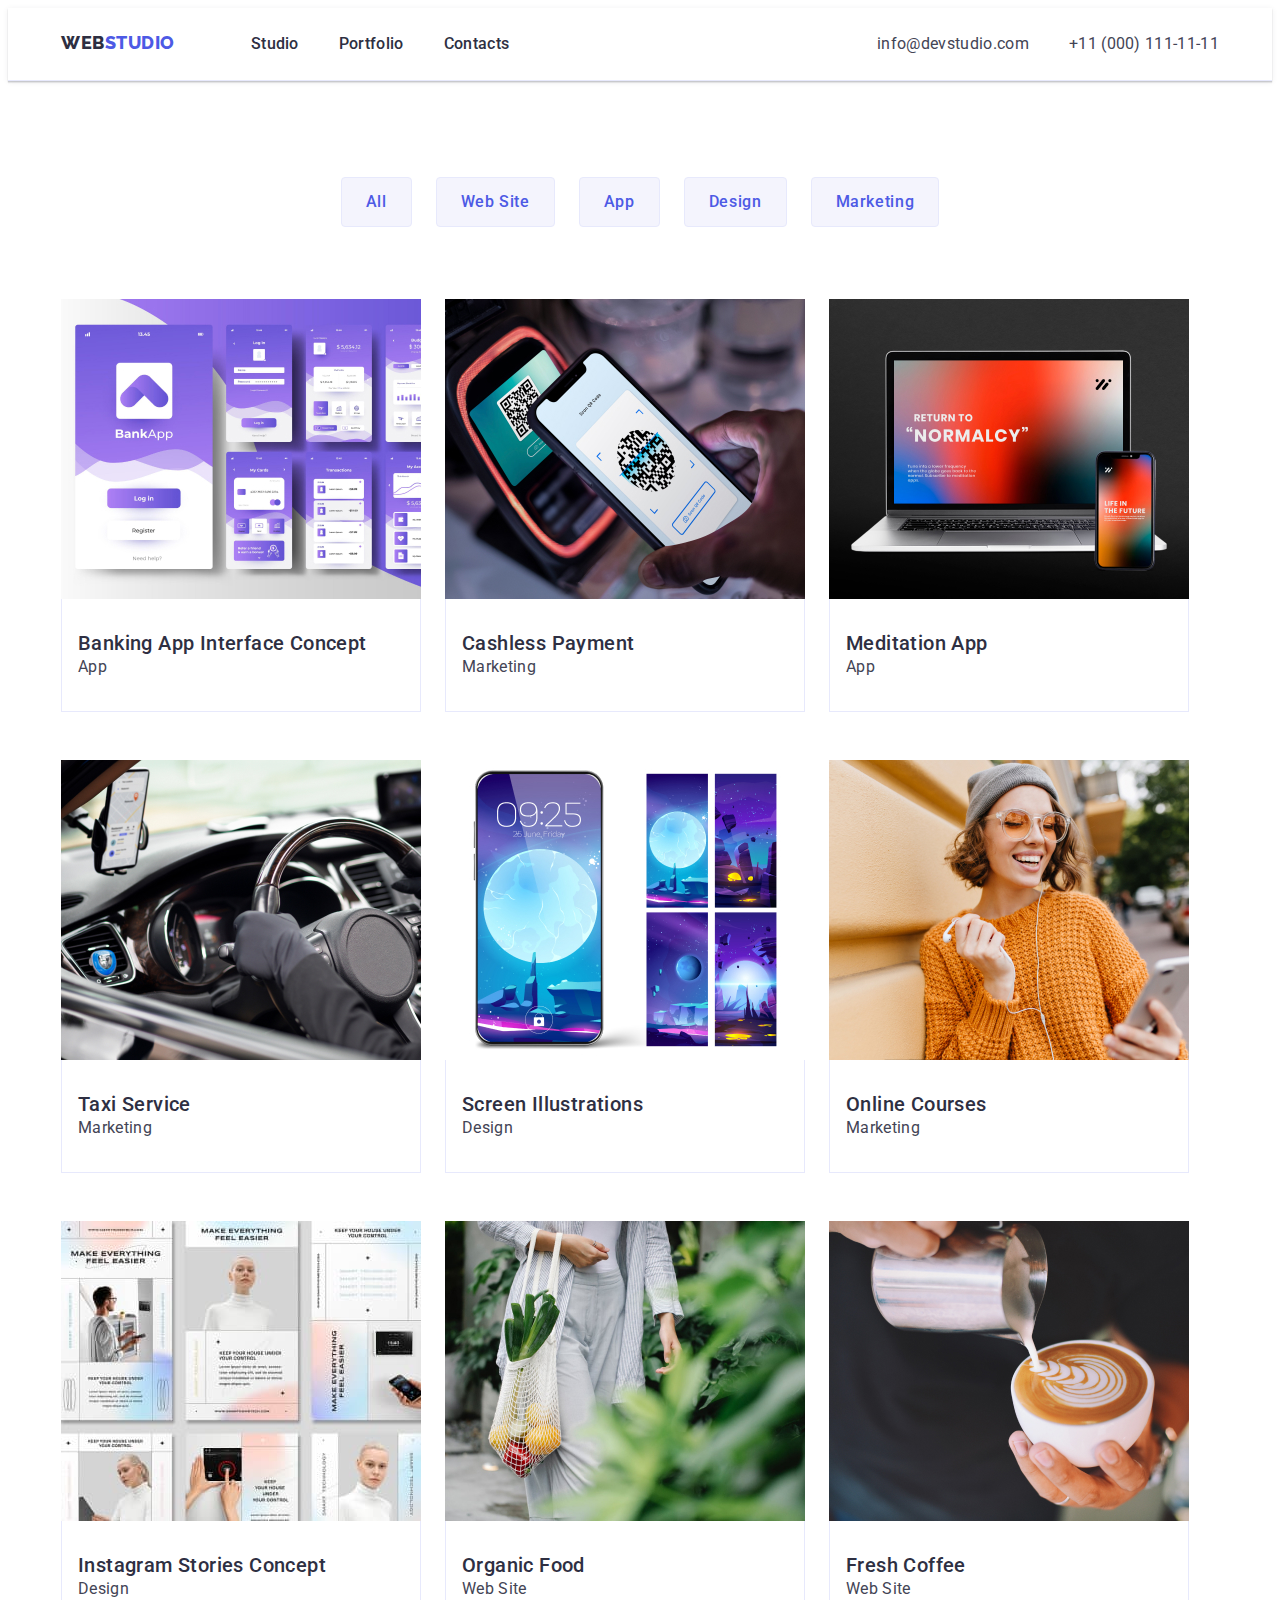
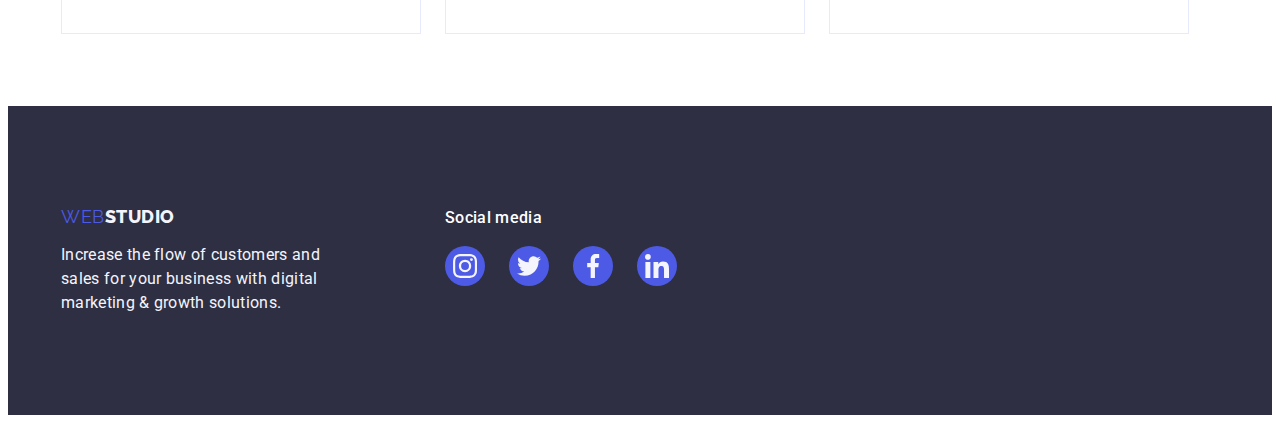
==== portfolio.html @ ade0b1db "Initial commit" ====
<!DOCTYPE html>
<html lang="en">
  <head>
    <meta charset="UTF-8" />
    <meta http-equiv="X-UA-Compatible" content="IE=edge" />
    <meta name="viewport" content="width=device-width, initial-scale=1.0" />
    <title>Portfolio</title>
    <link
      rel="stylesheet"
      href="https://cdnjs.cloudflare.com/ajax/libs/modern-normalize/1.1.0/modern-normalize.min.css"
      integrity="sha512-wpPYUAdjBVSE4KJnH1VR1HeZfpl1ub8YT/NKx4PuQ5NmX2tKuGu6U/JRp5y+Y8XG2tV+wKQpNHVUX03MfMFn9Q=="
      crossorigin="anonymous"
      referrerpolicy="no-referrer"
    />

    <link rel="preconnect" href="https://fonts.googleapis.com" />
    <link rel="preconnect" href="https://fonts.gstatic.com" crossorigin />
    <link
      href="https://fonts.googleapis.com/css2?family=Raleway:wght@800&family=Roboto:wght@400;500;600&display=swap"
      rel="stylesheet"
    />
    <link rel="stylesheet" href="./css/styles.css" />
    <link rel="stylesheet" href="./css/styles.css" />
  </head>
  <body>
    <header class="page-header-portfolio">
      <div class="container page-header-conteiner">
        <nav class="page-nav">
          <a class="logo-header link" href="./index.html"
            ><span class="logo-header-blue-black list">Web</span>Studio</a
          >
          <ul class="menu list">
            <li>
              <a href="index.html" class="link-nav link">Studio</a>
            </li>
            <li>
              <a href="./portfolio.html" class="link-nav link">Portfolio</a>
            </li>
            <li><a href="" class="link-nav link">Contacts</a></li>
          </ul>
        </nav>
        <address>
          <ul class="contacts list">
            <li>
              <a
                href="mailto:info@devstudio.com"
                class="contact-link-header link"
                >info@devstudio.com</a
              >
            </li>
            <li>
              <a href="tel:+110001111111" class="contact-link-header link"
                >+11 (000) 111-11-11</a
              >
            </li>
          </ul>
        </address>
      </div>
    </header>
    <main>
      <section class="section-navigation">
        <div class="container">
          <h1></h1>
          <ul class="button-list">
            <li>
              <button type="button" class="button-navigation">All</button>
            </li>
            <li>
              <button type="button" class="button-navigation">Web Site</button>
            </li>
            <li>
              <button type="button" class="button-navigation">App</button>
            </li>
            <li>
              <button type="button" class="button-navigation">Design</button>
            </li>
            <li>
              <button type="button" class="button-navigation">Marketing</button>
            </li>
          </ul>
          <ul class="images-list list">
            <li class="images-pointer">
              <img src="./images/img.jpg" alt="" />
              <div class="work-servises">
                <h3 class="portfolio-header">Banking App Interface Concept</h3>
                <p class="portfolio-text">App</p>
              </div>
            </li>
            <li class="images-pointer">
              <img src="./images/img (1).jpg" alt="" />
              <div class="work-servises">
                <h3 class="portfolio-header">Cashless Payment</h3>
                <p class="portfolio-text">Marketing</p>
              </div>
            </li>
            <li class="images-pointer">
              <img src="./images/img (2).jpg" alt="" />
              <div class="work-servises">
                <h3 class="portfolio-header">Meditation App</h3>
                <p class="portfolio-text">App</p>
              </div>
            </li>
            <li class="images-pointer">
              <img src="./images/img (3).jpg" alt="" />
              <div class="work-servises">
                <h3 class="portfolio-header">Taxi Service</h3>
                <p class="portfolio-text">Marketing</p>
              </div>
            </li>
            <li class="images-pointer">
              <img src="./images/img (4).jpg" alt="" />
              <div class="work-servises">
                <h3 class="portfolio-header">Screen Illustrations</h3>
                <p class="portfolio-text">Design</p>
              </div>
            </li>
            <li class="images-pointer">
              <img src="./images/img (5).jpg" alt="" />
              <div class="work-servises">
                <h3 class="portfolio-header">Online Courses</h3>
                <p class="portfolio-text">Marketing</p>
              </div>
            </li>
            <li class="images-pointer">
              <img src="./images/img 6.jpg" alt="" />
              <div class="work-servises">
                <h3 class="portfolio-header">Instagram Stories Concept</h3>
                <p class="portfolio-text">Design</p>
              </div>
            </li>
            <li class="images-pointer">
              <img src="./images/img (7).jpg" alt="" />
              <div class="work-servises">
                <h3 class="portfolio-header">Organic Food</h3>
                <p class="portfolio-text">Web Site</p>
              </div>
            </li>
            <li class="images-pointer">
              <img src="./images/img (8).jpg" alt="" />
              <div class="work-servises">
                <h3 class="portfolio-header">Fresh Coffee</h3>
                <p class="portfolio-text">Web Site</p>
              </div>
            </li>
          </ul>
        </div>
      </section>
    </main>
    <footer class="footer-background">
      <div class="container footer-logo">
        <div>
          <a class="logo-footer link" href="./index.html"
            >Web<span class="logo-footer-studio">Studio</span></a
          >
          <p class="footer-title">
            Increase the flow of customers and sales for your business with
            digital marketing & growth solutions.
          </p>
        </div>
        <div class="social-iteam">
          <h3 class="social-footer">Social media</h3>
          <ul class="social-list">
            <li class="footer-item list">
              <a class="footer-link link" href>
                <svg class="footer-icon" width="24" height="24">
                  <use href="./images/icon-social.svg#icon-instagram"></use>
                </svg>
              </a>
            </li>
            <li class="footer-item list">
              <a href="" class="footer-link link">
                <svg class="footer-icon" width="24" height="24">
                  <use href="./images/icon-social.svg#icon-twitter"></use>
                </svg>
              </a>
            </li>
            <li class="footer-item list">
              <a href="" class="footer-link link">
                <svg class="footer-icon" width="24" height="24">
                  <use href="./images/icon-social.svg#icon-facebook"></use>
                </svg>
              </a>
            </li>
            <li class="footer-item list">
              <a href="" class="footer-link link">
                <svg class="footer-icon" width="24" height="24">
                  <use href="./images/icon-social.svg#icon-linkedin"></use>
                </svg>
              </a>
            </li>
          </ul>
        </div>
      </div>
    </footer>
  </body>
</html>
---- css/styles.css ----
body {
    font-family: 'Roboto', sans-serif;
    color: #434455;
    background-color:#FFFFFF
}
h1,h2,h3,h4,p {
    margin: 0;
}
ul,ol {
    margin-top: 0;
    margin-bottom: 0;
    padding-left: 0;
}
 img{
    display: block;
 }
 button{
    cursor: pointer;
 }
 .container{
    width: 1158px;
    padding-left: 15px;
    padding-right: 15px;
    margin: 0 auto;
 }
/*--------------- Header ---------------*/

.page-header-conteiner {
    display: flex;
 }
 .page-header{
    padding-top: 24px;
    padding-bottom: 24px;
 }
 .page-nav{
    display: flex;
    margin-right: auto;
 }
 .menu,
 .contacts{
    display: flex;
    
 }
.logo-header {
font-family: 'Raleway',
 sans-serif;
    font-style: normal;
    font-weight: 800;
    font-size: 18px;
    line-height: 1.17;
    letter-spacing: 0.03em;
    text-transform: uppercase;
    color: #4D5AE5;
    transition: color 250ms cubic-bezier(0.4, 0, 0.2, 1);
} 
.logo-header-blue-black {
    font-family: 'Raleway', sans-serif;
    font-weight: 800;
    font-size: 18px;
    line-height: 1.17;
    letter-spacing: 0.03em;
    text-transform: uppercase;
    text-decoration: none;
    color: #2E2F42;
}
.link {
    text-decoration: none;
}
.list {
    list-style: none;
}
.link-nav:is(:hover,:focus) {
    color: #404bbf;
}
.link-nav {
font-family: 'Roboto';
font-style: normal;
font-weight: 500;
font-size: 16px;
line-height: 1.5;
letter-spacing: 0.02em;
color: #2E2F42;
transition: color 250ms cubic-bezier(0.4, 0, 0.2, 1);
}

.contacts {  
font-style: normal;
font-size: 16px;
line-height: 1.5;
letter-spacing: 0.02em;
color: #434455;
gap: 40px;
}
.contact-link-header {
font-size: 16px;
line-height: 1.5;
letter-spacing: 0.02em;
color: #434455;
transition: color 250ms cubic-bezier(0.4, 0, 0.2, 1);
}
.link:is(:hover, :focus){
    color: #404bbf;}
/*--------------- Header ---------------*/
/*--------------- Hero ---------------*/
.banner-box {
    background-color: #2e2f42;
    padding: 188px 0px;
    background-image:linear-gradient(
    rgba(46, 47, 66, 0.7),
    rgba(46, 47, 66, 0.7)
    ), url(../images/hero-gb.jpg);
    background-repeat: no-repeat;
    background-position: center;
    background-size: cover;
    margin:0 auto;
}
.section-hero-title {
        font-size: 56px;
        line-height: 1.07;
        letter-spacing: 0.02em;
        color: #FFFFFF;
        text-align: center;
        width: 496px;
        margin: 0 auto;

    }
    .button-banner:is(:hover, :focus){
    background-color: #404BBF;
    }

    .button-banner {cursor: pointer;
        font-family: "Roboto", sans-serif;
            font-weight: 500;
            font-size: 16px;
            line-height: 1.5;
            letter-spacing: 0.04em;
            color: #FFFFFF;
            background-color: #4D5AE5;
            cursor: pointer;
            box-shadow: 0px 4px 4px rgba(0, 0, 0, 0.15);
            text-transform: capitalize;
            border-radius: 4px;
            display: block;
            margin: 0 auto;
            border: none;
            padding: 16px 32px;
            margin-top: 48px;
            transition: background-color 250ms cubic-bezier(0.4, 0, 0.2, 1)
    }
    /*--------------- Hero ---------------*/
    /*--------------- Work ---------------*/
.section-company{

padding-top: 120px;
padding-bottom: 120px;


}
.work-company{
    display: flex;
    margin-right: 24px;
    gap: 24px;
}
.sputnuk{
    
    width: 264px;
    height: 112px;
    background: #F4F4FD;
    border-radius: 4px;
    margin-bottom: 8px;
    display: flex;
    align-items: center;
    justify-content: center;
}
.company-title {
    font-weight: 500;
    font-size: 20px;
    line-height: 1.2;
    letter-spacing: 0.02em;
    color: #2E2F42;
    padding-bottom: 8px;

}
.company-title-text {
    font-size: 16px;
    line-height: 1.5;
    letter-spacing: 0.02em;
    color: #434455;
    width: 264px;
}
.section-works{
padding-bottom: 120px;
}
.works{
    display: flex;
    gap: 24px;
}
.section-works-title {font-weight: 700;
    font-size: 36px;
    line-height: 1.11;
    text-align: center;
    letter-spacing: 0.02em;
    text-transform: capitalize;
    color: #2E2F42;
    margin-bottom: 72px;
}
.section-title{
    font-weight: 700;
    font-size: 36px;
    line-height: 1.11;
    text-align: center;
    letter-spacing: 0.02em;
    text-transform: capitalize;
    margin-bottom: 72px;
    color: #2E2F42;
}
.section-team-four{
    background-color: #F4F4FD;
    padding-bottom: 120px;
    padding-top: 120px;

}
.team-section{
    display: flex;
    gap: 24px;
}

.section-team-title {
font-weight: 500;
font-size: 20px;
line-height: 1.2;
letter-spacing: 0.02em;
color: #2E2F42;
text-align: center;
}
.section-four-text-title{
background-color: #FFFFFF;
width: 264px;
}
.section-list{
    background-color: #FFFFFF;
    padding: 32px 16px;
    box-shadow: 0px 1px 6px rgba(46, 47, 66, 0.08), 0px 1px 1px rgba(46, 47, 66, 0.16), 0px 2px 1px rgba(46, 47, 66, 0.08);
    border-radius: 0px 0px 4px 4px;    
}
.studio-soc-list{
display: flex;
justify-content: center;
gap: 24px;
}
.studio-soc-item{
width: 40px;
height: 40px;
}
.studio-soc-link{
width: 100%;
height: 100%;
border-radius: 50%;
background-color: #4D5AE5;;
display: flex;
align-items: center;
justify-content: center;
fill: #F4F4FD;
transition: background-color 250ms cubic-bezier(0.4, 0, 0.2, 1);
}
.studio-soc-link:is(:hover, :focus){
    background-color: #404BBF;
}

      .section-team-text {
        font-size: 16px;
        line-height: 1.5;
        letter-spacing: 0.02em;
        text-align: center;
        color: #434455;
        margin-top: 8px;
        margin-bottom: 8px;
      }
        .customers-servises {
        padding-top: 120px;
        padding-bottom: 120px;
          }
      .company-items{
        width: 168px;
        height: 88px;
        display: flex;
      }
      .customers-icon{
        fill:#8E8F99;
      }
      .company-list{
        display: flex;
        gap: 24px;
        cursor: pointer;
      }
        .company-link{
        width: 100%;
        height: 100%;
        display: flex;
        justify-content: center;
        align-items: center;
        border: 1px solid #8E8F99;
        border-radius: 4px;
        transition: background-color 250ms cubic-bezier(0.4, 0, 0.2, 1);
        }
        .company-link:is(:hover,:focus) > .customers-icon {
            fill: #404BBF;
            transition: fill 250ms cubic-bezier(0.4, 0, 0.2, 1);
        }
        .company-link:is(:hover, :focus){
            border: 1px solid #404BBF;
        }
/*--------------- FOOTER ---------------*/
        .footer-logo{
         display: flex;
        }
.logo-footer {
    font-family: 'Raleway',
    sans-serif;
    font-size: 18px;
    line-height: 1.17;
    letter-spacing: 0.03em;
    text-transform: uppercase;
    text-decoration: none;
    color: #4D5AE5;
    transition: color 250ms cubic-bezier(0.4, 0, 0.2, 1);
}
.logo-footer-studio {
    font-family: 'Raleway';
        font-weight: 800;
        font-size: 18px;
        line-height: 1.17;
        align-items: center;
        letter-spacing: 0.03em;
        text-transform: uppercase;
        color: #F4F4FD;
}
.footer-title {
    font-weight: 400;
    font-size: 16px;
    line-height: 1.5;
    letter-spacing: 0.02em;
    color: #F4F4FD;
    margin-top: 16px;
    width: 264px;
}
.footer-background {
    padding-top: 100px;
    padding-bottom: 100px;
    background-color:#2e2f42
}
.social-footer{
        font-weight: 500;
        font-size: 16px;
        line-height: 1.5;
        letter-spacing: 0.02em;
        color: #FFFFFF;
        margin-bottom: 16px;
}
.social-list{
    display: flex;
    gap: 24px;
}
.footer-item{
        width: 40px;
        height: 40px;
}
.social-iteam{
    margin-left: 120px;
}
.footer-link{
    width: 100%;
    height: 100%;
    border-radius: 50%;
    display: flex;
    justify-content: center;
    align-items: center;
    background-color: #4D5AE5;
    transition: background-color 250ms cubic-bezier(0.4, 0, 0.2, 1);
}
.footer-link:is(:hover, :focus){
    background-color: #31D0AA;;
}

.footer-icon{
    fill: #F4F4FD;
}
/*--------------- Portfolio ---------------*/
.page-header-portfolio{
    padding-top: 24px;
    padding-bottom: 24px;
    border-bottom: 1px solid #E7E9FC;
    box-shadow: 0px 2px 1px rgba(46, 47, 66, 0.08), 0px 1px 1px rgba(46, 47, 66, 0.16), 0px 1px 6px rgba(46, 47, 66, 0.08);
}
.button-list {
    list-style: none;
}
.button-navigation {
    cursor: pointer;
    background-color: #f5f4fa;
    
    font-weight: 500;
    font-size: 16px;
    line-height: 1.5;
    letter-spacing: 0.04em;
}
.button-navigation:hover,
.button-navigation:focus {
    background-color: #404BBF;
    color: #ffffff;
    border: none;
    box-shadow: 0px 3px 1px rgba(0, 0, 0, 0.1), 0px 2px 1px rgba(0, 0, 0, 0.08), 0px 2px 2px rgba(0, 0, 0, 0.12);
}

/*--------------- HEADER ---------------*/
.header-portfolio{
    padding-top: 24px;
    padding-bottom: 24px;
    display: flex;
   
    border-bottom: 1px solid #E7E9FC;
    box-shadow: 0px 2px 1px rgba(46, 47, 66, 0.08), 0px 1px 1px rgba(46, 47, 66, 0.16), 0px 1px 6px rgba(46, 47, 66, 0.08);
}
.header-menu{
    display: flex;    
}
.email-telefon{
    display: flex;
    margin-right: 0;

}
.menu{
        font-weight: 500;
        font-size: 16px;
        line-height: 1.5;
        letter-spacing: 0.02em;
        color: #2E2F42;
        text-decoration: none;
        gap: 40px;
        margin-left: 76px;
}
/*--------------- HEADER ---------------*/
/*--------------- Foto ---------------*/
.portfolio-header {
        font-weight: 500;
        font-size: 20px;
        line-height: 1.2;
    
        letter-spacing: 0.02em;
        color: #2E2F42;
}
.portfolio-text {
    font-size: 16px;
        line-height: 1.5;
        letter-spacing: 0.02em;
        color: #434455;
}
/*--------------- Foto ---------------*/
/*--------------- NAVIGATION ---------------*/
.section-navigation{
   padding-top: 96px;
   padding-bottom: 72px;
}
.button-list{
    display: flex;
    justify-content: center;
    gap: 24px;
    margin-bottom: 72px;

}
.button-navigation{
    font-family: "Roboto", sans-serif;
    font-style: normal;
    font-weight: 500;
    font-size: 16px;
    line-height: 1.5;
    letter-spacing: 0.04em;
    color: #4d5ae5;
    background-color: #F4F4FD;
    cursor: pointer;
    border: 1px solid #E7E9FC;
    border-radius: 4px;
    padding: 12px 24px;
}
/*--------------- NAVIGATION ---------------*/
/*--------------- IMAGES ---------------*/
.images-pointer:is(:hover, :focus) {
    box-shadow: 0px 1px 6px rgba(46, 47, 66, 0.08), 0px 1px 1px rgba(46, 47, 66, 0.16), 0px 2px 1px rgba(46, 47, 66, 0.08);
}
.images-pointer{
    cursor: pointer;
}
.images-list{
 display: flex;
 flex-wrap: wrap;
 row-gap: 48px;
 column-gap: 24px;

}
.work-servises{
    padding: 32px 16px;
    border: 1px solid #E7E9FC;
    border-top: none;
}
/*--------------- IMAGES ---------------*/
/*--------------- FOOTER ---------------*/

/*--------------- FOOTER ---------------*/
---- css/styles.css ----
body {
    font-family: 'Roboto', sans-serif;
    color: #434455;
    background-color:#FFFFFF
}
h1,h2,h3,h4,p {
    margin: 0;
}
ul,ol {
    margin-top: 0;
    margin-bottom: 0;
    padding-left: 0;
}
 img{
    display: block;
 }
 button{
    cursor: pointer;
 }
 .container{
    width: 1158px;
    padding-left: 15px;
    padding-right: 15px;
    margin: 0 auto;
 }
/*--------------- Header ---------------*/

.page-header-conteiner {
    display: flex;
 }
 .page-header{
    padding-top: 24px;
    padding-bottom: 24px;
 }
 .page-nav{
    display: flex;
    margin-right: auto;
 }
 .menu,
 .contacts{
    display: flex;
    
 }
.logo-header {
font-family: 'Raleway',
 sans-serif;
    font-style: normal;
    font-weight: 800;
    font-size: 18px;
    line-height: 1.17;
    letter-spacing: 0.03em;
    text-transform: uppercase;
    color: #4D5AE5;
    transition: color 250ms cubic-bezier(0.4, 0, 0.2, 1);
} 
.logo-header-blue-black {
    font-family: 'Raleway', sans-serif;
    font-weight: 800;
    font-size: 18px;
    line-height: 1.17;
    letter-spacing: 0.03em;
    text-transform: uppercase;
    text-decoration: none;
    color: #2E2F42;
}
.link {
    text-decoration: none;
}
.list {
    list-style: none;
}
.link-nav:is(:hover,:focus) {
    color: #404bbf;
}
.link-nav {
font-family: 'Roboto';
font-style: normal;
font-weight: 500;
font-size: 16px;
line-height: 1.5;
letter-spacing: 0.02em;
color: #2E2F42;
transition: color 250ms cubic-bezier(0.4, 0, 0.2, 1);
}

.contacts {  
font-style: normal;
font-size: 16px;
line-height: 1.5;
letter-spacing: 0.02em;
color: #434455;
gap: 40px;
}
.contact-link-header {
font-size: 16px;
line-height: 1.5;
letter-spacing: 0.02em;
color: #434455;
transition: color 250ms cubic-bezier(0.4, 0, 0.2, 1);
}
.link:is(:hover, :focus){
    color: #404bbf;}
/*--------------- Header ---------------*/
/*--------------- Hero ---------------*/
.banner-box {
    background-color: #2e2f42;
    padding: 188px 0px;
    background-image:linear-gradient(
    rgba(46, 47, 66, 0.7),
    rgba(46, 47, 66, 0.7)
    ), url(../images/hero-gb.jpg);
    background-repeat: no-repeat;
    background-position: center;
    background-size: cover;
    margin:0 auto;
}
.section-hero-title {
        font-size: 56px;
        line-height: 1.07;
        letter-spacing: 0.02em;
        color: #FFFFFF;
        text-align: center;
        width: 496px;
        margin: 0 auto;

    }
    .button-banner:is(:hover, :focus){
    background-color: #404BBF;
    }

    .button-banner {cursor: pointer;
        font-family: "Roboto", sans-serif;
            font-weight: 500;
            font-size: 16px;
            line-height: 1.5;
            letter-spacing: 0.04em;
            color: #FFFFFF;
            background-color: #4D5AE5;
            cursor: pointer;
            box-shadow: 0px 4px 4px rgba(0, 0, 0, 0.15);
            text-transform: capitalize;
            border-radius: 4px;
            display: block;
            margin: 0 auto;
            border: none;
            padding: 16px 32px;
            margin-top: 48px;
            transition: background-color 250ms cubic-bezier(0.4, 0, 0.2, 1)
    }
    /*--------------- Hero ---------------*/
    /*--------------- Work ---------------*/
.section-company{

padding-top: 120px;
padding-bottom: 120px;


}
.work-company{
    display: flex;
    margin-right: 24px;
    gap: 24px;
}
.sputnuk{
    
    width: 264px;
    height: 112px;
    background: #F4F4FD;
    border-radius: 4px;
    margin-bottom: 8px;
    display: flex;
    align-items: center;
    justify-content: center;
}
.company-title {
    font-weight: 500;
    font-size: 20px;
    line-height: 1.2;
    letter-spacing: 0.02em;
    color: #2E2F42;
    padding-bottom: 8px;

}
.company-title-text {
    font-size: 16px;
    line-height: 1.5;
    letter-spacing: 0.02em;
    color: #434455;
    width: 264px;
}
.section-works{
padding-bottom: 120px;
}
.works{
    display: flex;
    gap: 24px;
}
.section-works-title {font-weight: 700;
    font-size: 36px;
    line-height: 1.11;
    text-align: center;
    letter-spacing: 0.02em;
    text-transform: capitalize;
    color: #2E2F42;
    margin-bottom: 72px;
}
.section-title{
    font-weight: 700;
    font-size: 36px;
    line-height: 1.11;
    text-align: center;
    letter-spacing: 0.02em;
    text-transform: capitalize;
    margin-bottom: 72px;
    color: #2E2F42;
}
.section-team-four{
    background-color: #F4F4FD;
    padding-bottom: 120px;
    padding-top: 120px;

}
.team-section{
    display: flex;
    gap: 24px;
}

.section-team-title {
font-weight: 500;
font-size: 20px;
line-height: 1.2;
letter-spacing: 0.02em;
color: #2E2F42;
text-align: center;
}
.section-four-text-title{
background-color: #FFFFFF;
width: 264px;
}
.section-list{
    background-color: #FFFFFF;
    padding: 32px 16px;
    box-shadow: 0px 1px 6px rgba(46, 47, 66, 0.08), 0px 1px 1px rgba(46, 47, 66, 0.16), 0px 2px 1px rgba(46, 47, 66, 0.08);
    border-radius: 0px 0px 4px 4px;    
}
.studio-soc-list{
display: flex;
justify-content: center;
gap: 24px;
}
.studio-soc-item{
width: 40px;
height: 40px;
}
.studio-soc-link{
width: 100%;
height: 100%;
border-radius: 50%;
background-color: #4D5AE5;;
display: flex;
align-items: center;
justify-content: center;
fill: #F4F4FD;
transition: background-color 250ms cubic-bezier(0.4, 0, 0.2, 1);
}
.studio-soc-link:is(:hover, :focus){
    background-color: #404BBF;
}

      .section-team-text {
        font-size: 16px;
        line-height: 1.5;
        letter-spacing: 0.02em;
        text-align: center;
        color: #434455;
        margin-top: 8px;
        margin-bottom: 8px;
      }
        .customers-servises {
        padding-top: 120px;
        padding-bottom: 120px;
          }
      .company-items{
        width: 168px;
        height: 88px;
        display: flex;
      }
      .customers-icon{
        fill:#8E8F99;
      }
      .company-list{
        display: flex;
        gap: 24px;
        cursor: pointer;
      }
        .company-link{
        width: 100%;
        height: 100%;
        display: flex;
        justify-content: center;
        align-items: center;
        border: 1px solid #8E8F99;
        border-radius: 4px;
        transition: background-color 250ms cubic-bezier(0.4, 0, 0.2, 1);
        }
        .company-link:is(:hover,:focus) > .customers-icon {
            fill: #404BBF;
            transition: fill 250ms cubic-bezier(0.4, 0, 0.2, 1);
        }
        .company-link:is(:hover, :focus){
            border: 1px solid #404BBF;
        }
/*--------------- FOOTER ---------------*/
        .footer-logo{
         display: flex;
        }
.logo-footer {
    font-family: 'Raleway',
    sans-serif;
    font-size: 18px;
    line-height: 1.17;
    letter-spacing: 0.03em;
    text-transform: uppercase;
    text-decoration: none;
    color: #4D5AE5;
    transition: color 250ms cubic-bezier(0.4, 0, 0.2, 1);
}
.logo-footer-studio {
    font-family: 'Raleway';
        font-weight: 800;
        font-size: 18px;
        line-height: 1.17;
        align-items: center;
        letter-spacing: 0.03em;
        text-transform: uppercase;
        color: #F4F4FD;
}
.footer-title {
    font-weight: 400;
    font-size: 16px;
    line-height: 1.5;
    letter-spacing: 0.02em;
    color: #F4F4FD;
    margin-top: 16px;
    width: 264px;
}
.footer-background {
    padding-top: 100px;
    padding-bottom: 100px;
    background-color:#2e2f42
}
.social-footer{
        font-weight: 500;
        font-size: 16px;
        line-height: 1.5;
        letter-spacing: 0.02em;
        color: #FFFFFF;
        margin-bottom: 16px;
}
.social-list{
    display: flex;
    gap: 24px;
}
.footer-item{
        width: 40px;
        height: 40px;
}
.social-iteam{
    margin-left: 120px;
}
.footer-link{
    width: 100%;
    height: 100%;
    border-radius: 50%;
    display: flex;
    justify-content: center;
    align-items: center;
    background-color: #4D5AE5;
    transition: background-color 250ms cubic-bezier(0.4, 0, 0.2, 1);
}
.footer-link:is(:hover, :focus){
    background-color: #31D0AA;;
}

.footer-icon{
    fill: #F4F4FD;
}
/*--------------- Portfolio ---------------*/
.page-header-portfolio{
    padding-top: 24px;
    padding-bottom: 24px;
    border-bottom: 1px solid #E7E9FC;
    box-shadow: 0px 2px 1px rgba(46, 47, 66, 0.08), 0px 1px 1px rgba(46, 47, 66, 0.16), 0px 1px 6px rgba(46, 47, 66, 0.08);
}
.button-list {
    list-style: none;
}
.button-navigation {
    cursor: pointer;
    background-color: #f5f4fa;
    
    font-weight: 500;
    font-size: 16px;
    line-height: 1.5;
    letter-spacing: 0.04em;
}
.button-navigation:hover,
.button-navigation:focus {
    background-color: #404BBF;
    color: #ffffff;
    border: none;
    box-shadow: 0px 3px 1px rgba(0, 0, 0, 0.1), 0px 2px 1px rgba(0, 0, 0, 0.08), 0px 2px 2px rgba(0, 0, 0, 0.12);
}

/*--------------- HEADER ---------------*/
.header-portfolio{
    padding-top: 24px;
    padding-bottom: 24px;
    display: flex;
   
    border-bottom: 1px solid #E7E9FC;
    box-shadow: 0px 2px 1px rgba(46, 47, 66, 0.08), 0px 1px 1px rgba(46, 47, 66, 0.16), 0px 1px 6px rgba(46, 47, 66, 0.08);
}
.header-menu{
    display: flex;    
}
.email-telefon{
    display: flex;
    margin-right: 0;

}
.menu{
        font-weight: 500;
        font-size: 16px;
        line-height: 1.5;
        letter-spacing: 0.02em;
        color: #2E2F42;
        text-decoration: none;
        gap: 40px;
        margin-left: 76px;
}
/*--------------- HEADER ---------------*/
/*--------------- Foto ---------------*/
.portfolio-header {
        font-weight: 500;
        font-size: 20px;
        line-height: 1.2;
    
        letter-spacing: 0.02em;
        color: #2E2F42;
}
.portfolio-text {
    font-size: 16px;
        line-height: 1.5;
        letter-spacing: 0.02em;
        color: #434455;
}
/*--------------- Foto ---------------*/
/*--------------- NAVIGATION ---------------*/
.section-navigation{
   padding-top: 96px;
   padding-bottom: 72px;
}
.button-list{
    display: flex;
    justify-content: center;
    gap: 24px;
    margin-bottom: 72px;

}
.button-navigation{
    font-family: "Roboto", sans-serif;
    font-style: normal;
    font-weight: 500;
    font-size: 16px;
    line-height: 1.5;
    letter-spacing: 0.04em;
    color: #4d5ae5;
    background-color: #F4F4FD;
    cursor: pointer;
    border: 1px solid #E7E9FC;
    border-radius: 4px;
    padding: 12px 24px;
}
/*--------------- NAVIGATION ---------------*/
/*--------------- IMAGES ---------------*/
.images-pointer:is(:hover, :focus) {
    box-shadow: 0px 1px 6px rgba(46, 47, 66, 0.08), 0px 1px 1px rgba(46, 47, 66, 0.16), 0px 2px 1px rgba(46, 47, 66, 0.08);
}
.images-pointer{
    cursor: pointer;
}
.images-list{
 display: flex;
 flex-wrap: wrap;
 row-gap: 48px;
 column-gap: 24px;

}
.work-servises{
    padding: 32px 16px;
    border: 1px solid #E7E9FC;
    border-top: none;
}
/*--------------- IMAGES ---------------*/
/*--------------- FOOTER ---------------*/

/*--------------- FOOTER ---------------*/
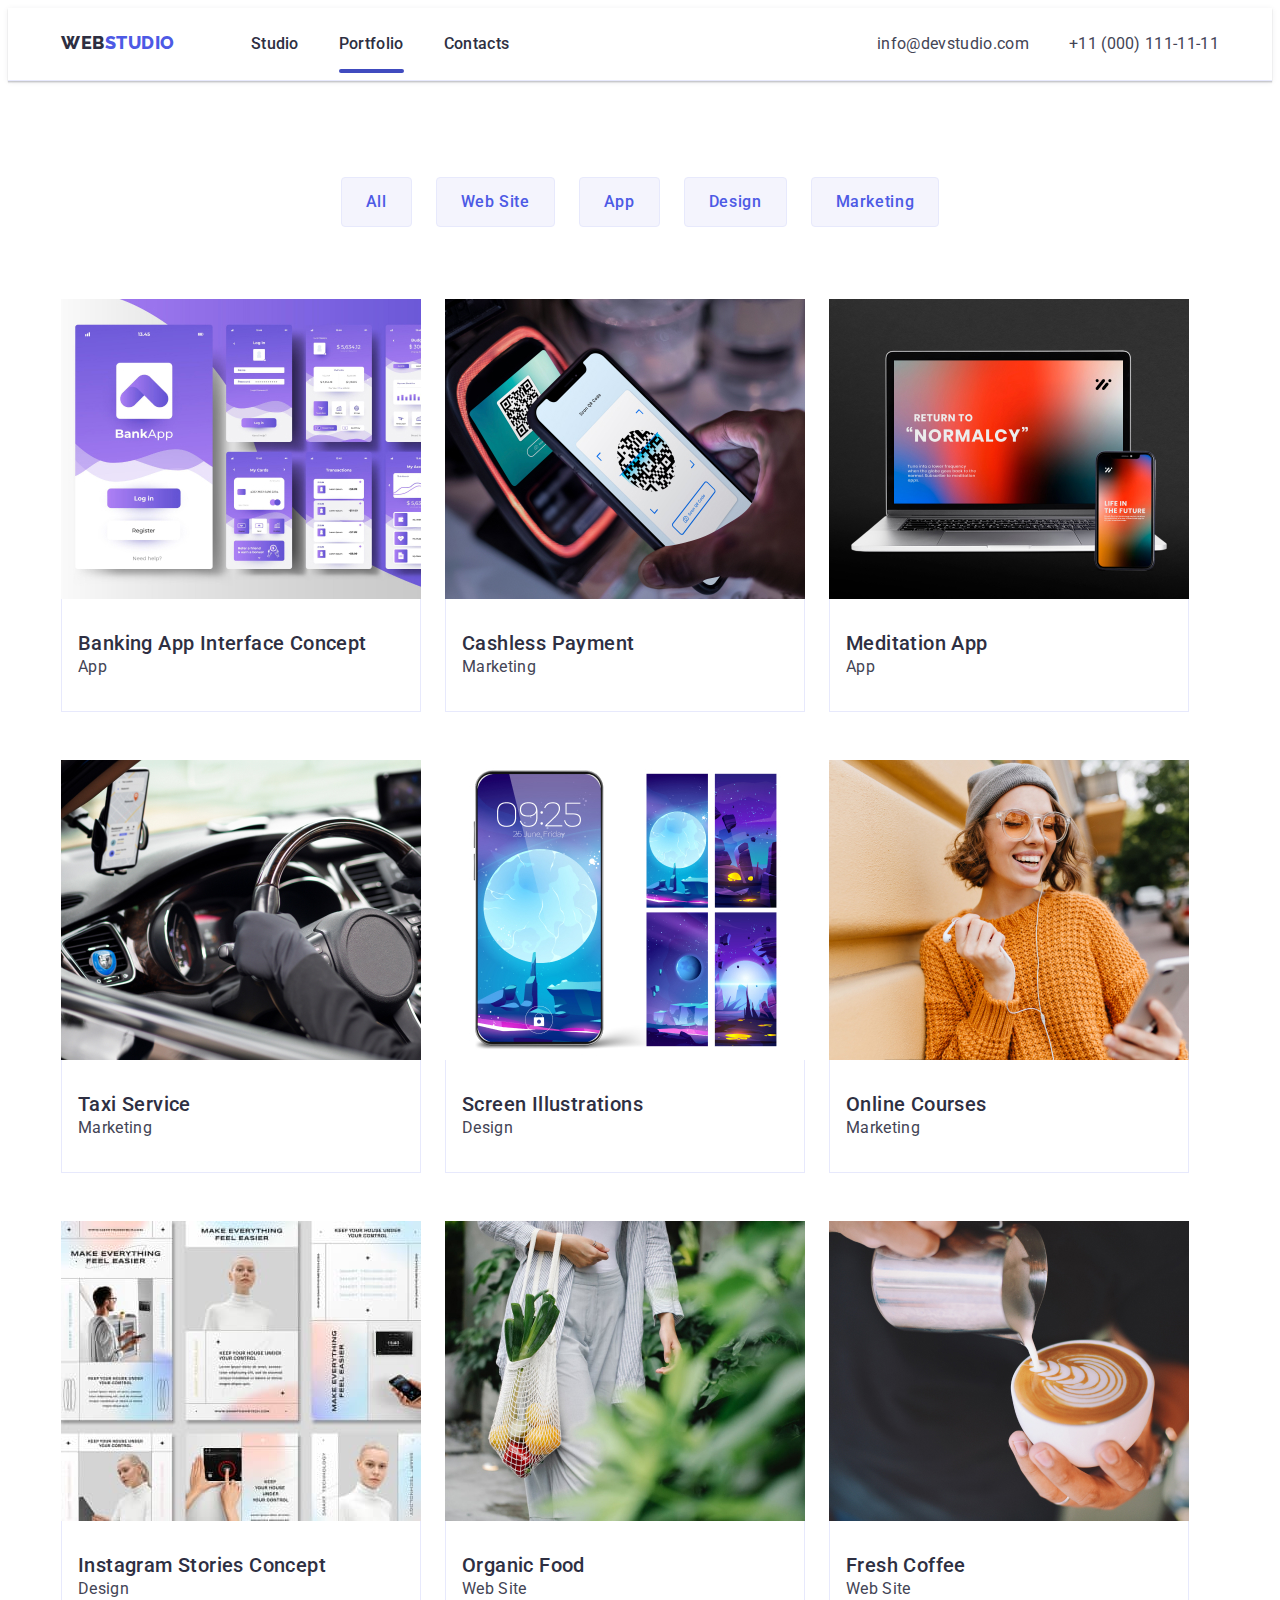
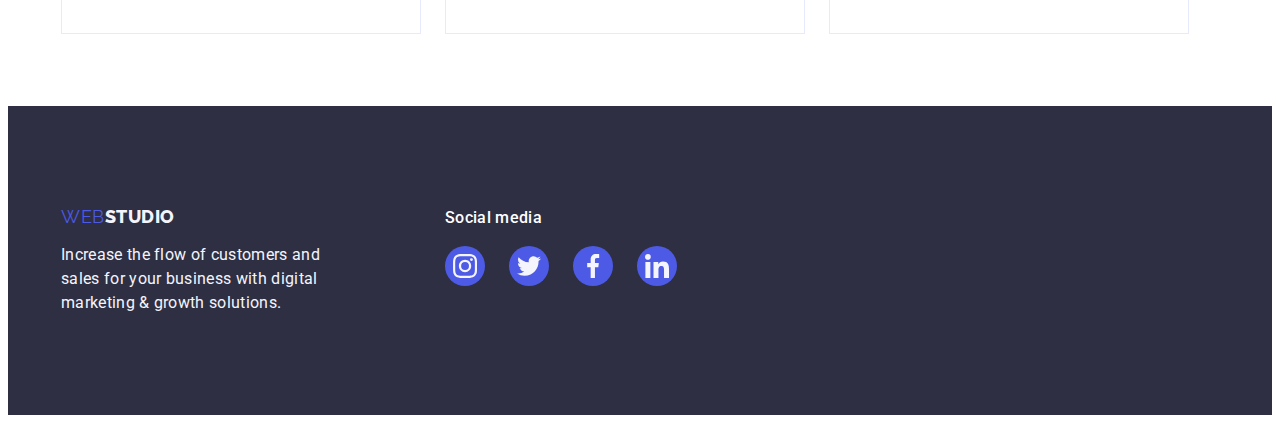
==== commit 04d755a2: "finish" ====
--- a/portfolio.html
+++ b/portfolio.html
@@ -34,7 +34,9 @@
               <a href="index.html" class="link-nav link">Studio</a>
             </li>
             <li>
-              <a href="./portfolio.html" class="link-nav link">Portfolio</a>
+              <a href="./portfolio.html" class="link-nav link current"
+                >Portfolio</a
+              >
             </li>
             <li><a href="" class="link-nav link">Contacts</a></li>
           </ul>
@@ -80,63 +82,135 @@
           </ul>
           <ul class="images-list list">
             <li class="images-pointer">
-              <img src="./images/img.jpg" alt="" />
+              <div class="portfolio-cover-wrap">
+                <img src="./images/img.jpg" alt="" />
+                <p class="cover-text">
+                  Lorem ipsum dolor sit amet consectetur adipisicing elit.
+                  Aperiam nulla molestias quasi totam eius beatae blanditiis
+                  impedit praesentium, animi vel quia incidunt, quam
+                  perferendis? Excepturi quo inventore voluptas saepe iste!
+                </p>
+              </div>
               <div class="work-servises">
                 <h3 class="portfolio-header">Banking App Interface Concept</h3>
                 <p class="portfolio-text">App</p>
               </div>
             </li>
             <li class="images-pointer">
-              <img src="./images/img (1).jpg" alt="" />
+              <div class="portfolio-cover-wrap">
+                <img src="./images/img (1).jpg" alt="" />
+                <p class="cover-text">
+                  Lorem ipsum dolor sit amet consectetur adipisicing elit.
+                  Aperiam nulla molestias quasi totam eius beatae blanditiis
+                  impedit praesentium, animi vel quia incidunt, quam
+                  perferendis? Excepturi quo inventore voluptas saepe iste!
+                </p>
+              </div>
               <div class="work-servises">
                 <h3 class="portfolio-header">Cashless Payment</h3>
                 <p class="portfolio-text">Marketing</p>
               </div>
             </li>
             <li class="images-pointer">
-              <img src="./images/img (2).jpg" alt="" />
+              <div class="portfolio-cover-wrap">
+                <img src="./images/img (2).jpg" alt="" />
+                <p class="cover-text">
+                  Lorem ipsum dolor sit amet consectetur adipisicing elit.
+                  Aperiam nulla molestias quasi totam eius beatae blanditiis
+                  impedit praesentium, animi vel quia incidunt, quam
+                  perferendis? Excepturi quo inventore voluptas saepe iste!
+                </p>
+              </div>
               <div class="work-servises">
                 <h3 class="portfolio-header">Meditation App</h3>
                 <p class="portfolio-text">App</p>
               </div>
             </li>
             <li class="images-pointer">
-              <img src="./images/img (3).jpg" alt="" />
+              <div class="portfolio-cover-wrap">
+                <img src="./images/img (3).jpg" alt="" />
+                <p class="cover-text">
+                  Lorem ipsum dolor sit amet consectetur adipisicing elit.
+                  Aperiam nulla molestias quasi totam eius beatae blanditiis
+                  impedit praesentium, animi vel quia incidunt, quam
+                  perferendis? Excepturi quo inventore voluptas saepe iste!
+                </p>
+              </div>
               <div class="work-servises">
                 <h3 class="portfolio-header">Taxi Service</h3>
                 <p class="portfolio-text">Marketing</p>
               </div>
             </li>
             <li class="images-pointer">
-              <img src="./images/img (4).jpg" alt="" />
+              <div class="portfolio-cover-wrap">
+                <img src="./images/img (4).jpg" alt="" />
+                <p class="cover-text">
+                  Lorem ipsum dolor sit amet consectetur adipisicing elit.
+                  Aperiam nulla molestias quasi totam eius beatae blanditiis
+                  impedit praesentium, animi vel quia incidunt, quam
+                  perferendis? Excepturi quo inventore voluptas saepe iste!
+                </p>
+              </div>
               <div class="work-servises">
                 <h3 class="portfolio-header">Screen Illustrations</h3>
                 <p class="portfolio-text">Design</p>
               </div>
             </li>
             <li class="images-pointer">
-              <img src="./images/img (5).jpg" alt="" />
+              <div class="portfolio-cover-wrap">
+                <img src="./images/img (5).jpg" alt="" />
+                <p class="cover-text">
+                  Lorem ipsum dolor sit amet consectetur adipisicing elit.
+                  Aperiam nulla molestias quasi totam eius beatae blanditiis
+                  impedit praesentium, animi vel quia incidunt, quam
+                  perferendis? Excepturi quo inventore voluptas saepe iste!
+                </p>
+              </div>
               <div class="work-servises">
                 <h3 class="portfolio-header">Online Courses</h3>
                 <p class="portfolio-text">Marketing</p>
               </div>
             </li>
             <li class="images-pointer">
-              <img src="./images/img 6.jpg" alt="" />
+              <div class="portfolio-cover-wrap">
+                <img src="./images/img 6.jpg" alt="" />
+                <p class="cover-text">
+                  Lorem ipsum dolor sit amet consectetur adipisicing elit.
+                  Aperiam nulla molestias quasi totam eius beatae blanditiis
+                  impedit praesentium, animi vel quia incidunt, quam
+                  perferendis? Excepturi quo inventore voluptas saepe iste!
+                </p>
+              </div>
               <div class="work-servises">
                 <h3 class="portfolio-header">Instagram Stories Concept</h3>
                 <p class="portfolio-text">Design</p>
               </div>
             </li>
             <li class="images-pointer">
-              <img src="./images/img (7).jpg" alt="" />
+              <div class="portfolio-cover-wrap">
+                <img src="./images/img (7).jpg" alt="" />
+                <p class="cover-text">
+                  Lorem ipsum dolor sit amet consectetur adipisicing elit.
+                  Aperiam nulla molestias quasi totam eius beatae blanditiis
+                  impedit praesentium, animi vel quia incidunt, quam
+                  perferendis? Excepturi quo inventore voluptas saepe iste!
+                </p>
+              </div>
               <div class="work-servises">
                 <h3 class="portfolio-header">Organic Food</h3>
                 <p class="portfolio-text">Web Site</p>
               </div>
             </li>
             <li class="images-pointer">
-              <img src="./images/img (8).jpg" alt="" />
+              <div class="portfolio-cover-wrap">
+                <img src="./images/img (8).jpg" alt="" />
+                <p class="cover-text">
+                  Lorem ipsum dolor sit amet consectetur adipisicing elit.
+                  Aperiam nulla molestias quasi totam eius beatae blanditiis
+                  impedit praesentium, animi vel quia incidunt, quam
+                  perferendis? Excepturi quo inventore voluptas saepe iste!
+                </p>
+              </div>
               <div class="work-servises">
                 <h3 class="portfolio-header">Fresh Coffee</h3>
                 <p class="portfolio-text">Web Site</p>
--- a/css/styles.css
+++ b/css/styles.css
@@ -82,6 +82,19 @@
 letter-spacing: 0.02em;
 color: #2E2F42;
 transition: color 250ms cubic-bezier(0.4, 0, 0.2, 1);
+}
+.current{
+position: relative;
+}
+.current:after{
+    position: absolute;
+    left: 0;
+    bottom: -20px;
+    content: '';
+    width: 100%;
+    height: 4px;
+    border-radius: 2px;
+    background-color: #404BBF;
 }
 
 .contacts {  
@@ -386,6 +399,22 @@
 .footer-icon{
     fill: #F4F4FD;
 }
+.modal-close{
+    width: 24px;
+    height: 24px;
+    border: 1px solid rgba(0, 0, 0, 0.1);
+    background-color: #E7E9FC;
+    border-radius: 50%;
+    display: flex;
+    margin-left: auto;
+    justify-content: center;
+    align-items: center;
+}
+.is-hidden{
+    opacity: 0;
+    visibility: hidden;
+    pointer-events: none;
+}
 /*--------------- Portfolio ---------------*/
 .page-header-portfolio{
     padding-top: 24px;
@@ -397,79 +426,6 @@
     list-style: none;
 }
 .button-navigation {
-    cursor: pointer;
-    background-color: #f5f4fa;
-    
-    font-weight: 500;
-    font-size: 16px;
-    line-height: 1.5;
-    letter-spacing: 0.04em;
-}
-.button-navigation:hover,
-.button-navigation:focus {
-    background-color: #404BBF;
-    color: #ffffff;
-    border: none;
-    box-shadow: 0px 3px 1px rgba(0, 0, 0, 0.1), 0px 2px 1px rgba(0, 0, 0, 0.08), 0px 2px 2px rgba(0, 0, 0, 0.12);
-}
-
-/*--------------- HEADER ---------------*/
-.header-portfolio{
-    padding-top: 24px;
-    padding-bottom: 24px;
-    display: flex;
-   
-    border-bottom: 1px solid #E7E9FC;
-    box-shadow: 0px 2px 1px rgba(46, 47, 66, 0.08), 0px 1px 1px rgba(46, 47, 66, 0.16), 0px 1px 6px rgba(46, 47, 66, 0.08);
-}
-.header-menu{
-    display: flex;    
-}
-.email-telefon{
-    display: flex;
-    margin-right: 0;
-
-}
-.menu{
-        font-weight: 500;
-        font-size: 16px;
-        line-height: 1.5;
-        letter-spacing: 0.02em;
-        color: #2E2F42;
-        text-decoration: none;
-        gap: 40px;
-        margin-left: 76px;
-}
-/*--------------- HEADER ---------------*/
-/*--------------- Foto ---------------*/
-.portfolio-header {
-        font-weight: 500;
-        font-size: 20px;
-        line-height: 1.2;
-    
-        letter-spacing: 0.02em;
-        color: #2E2F42;
-}
-.portfolio-text {
-    font-size: 16px;
-        line-height: 1.5;
-        letter-spacing: 0.02em;
-        color: #434455;
-}
-/*--------------- Foto ---------------*/
-/*--------------- NAVIGATION ---------------*/
-.section-navigation{
-   padding-top: 96px;
-   padding-bottom: 72px;
-}
-.button-list{
-    display: flex;
-    justify-content: center;
-    gap: 24px;
-    margin-bottom: 72px;
-
-}
-.button-navigation{
     font-family: "Roboto", sans-serif;
     font-style: normal;
     font-weight: 500;
@@ -482,6 +438,92 @@
     border: 1px solid #E7E9FC;
     border-radius: 4px;
     padding: 12px 24px;
+    transition: background-color 250ms cubic-bezier(0.4, 0, 0.2, 1);
+}
+.button-navigation:hover,
+.button-navigation:focus {
+    background-color: #404BBF;
+    color: #ffffff;
+    border: none;
+    box-shadow: 0px 3px 1px rgba(0, 0, 0, 0.1), 0px 2px 1px rgba(0, 0, 0, 0.08), 0px 2px 2px rgba(0, 0, 0, 0.12);
+    transition: color 250ms cubic-bezier(0.4, 0, 0.2, 1), background-color 250ms cubic-bezier(0.4, 0, 0.2, 1),
+        border 250ms cubic-bezier(0.4, 0, 0.2, 1);
+}
+
+
+/*--------------- HEADER ---------------*/
+.header-portfolio{
+    padding-top: 24px;
+    padding-bottom: 24px;
+    display: flex;
+   
+    border-bottom: 1px solid #E7E9FC;
+    box-shadow: 0px 2px 1px rgba(46, 47, 66, 0.08), 0px 1px 1px rgba(46, 47, 66, 0.16), 0px 1px 6px rgba(46, 47, 66, 0.08);
+}
+.header-menu{
+    display: flex;    
+}
+.email-telefon{
+    display: flex;
+    margin-right: 0;
+
+}
+.menu{
+        font-weight: 500;
+        font-size: 16px;
+        line-height: 1.5;
+        letter-spacing: 0.02em;
+        color: #2E2F42;
+        text-decoration: none;
+        gap: 40px;
+        margin-left: 76px;
+}
+/*--------------- HEADER ---------------*/
+/*--------------- Foto ---------------*/
+.portfolio-cover-wrap{
+    position: relative;
+    overflow: hidden;
+}
+.cover-text{
+    font-weight: 400;
+    font-size: 16px;
+    line-height: 24px;
+    letter-spacing: 0.02em;
+    position: absolute;
+    top: 0;
+    color: #F4F4FD;
+    background-color: #4D5AE5;
+    height: 100%;
+    padding: 40px 32px;
+    transform: translateY(100%);
+    transition: transform 250ms cubic-bezier(0.4, 0, 0.2, 1);
+}
+
+.portfolio-header {
+        font-weight: 500;
+        font-size: 20px;
+        line-height: 1.2;
+        letter-spacing: 0.02em;
+        color: #2E2F42;
+}
+.portfolio-text {
+    font-size: 16px;
+        line-height: 1.5;
+        letter-spacing: 0.02em;
+        color: #434455;
+}
+/*--------------- Foto ---------------*/
+/*--------------- NAVIGATION ---------------*/
+.section-navigation{
+   padding-top: 96px;
+   padding-bottom: 72px;
+}
+.button-list{
+    display: flex;
+    justify-content: center;
+    gap: 24px;
+    margin-bottom: 72px;
+
 }
 /*--------------- NAVIGATION ---------------*/
 /*--------------- IMAGES ---------------*/
@@ -490,13 +532,16 @@
 }
 .images-pointer{
     cursor: pointer;
+    position: relative;
+}
+.images-pointer:hover .cover-text{
+    transform: translate(0);
 }
 .images-list{
  display: flex;
  flex-wrap: wrap;
  row-gap: 48px;
  column-gap: 24px;
-
 }
 .work-servises{
     padding: 32px 16px;
@@ -504,6 +549,26 @@
     border-top: none;
 }
 /*--------------- IMAGES ---------------*/
-/*--------------- FOOTER ---------------*/
-
-/*--------------- FOOTER ---------------*/+.backdrop {
+    position: fixed;
+    top: 0;
+    width: 100%;
+    height: 100%;
+    background-color: rgba(46, 47, 66, 0.4);
+    transition: opacity 250ms linear, visibility 250ms linear;
+}
+.backdrop.is-hidden .modal{
+    transform: translate(-50%, 100%) scale(0) rotate(60deg);
+}
+.modal{
+    width: 408px;
+    min-height: 584px;
+    background-color: #FCFCFC;
+    border-radius: 4px;
+    position: absolute;
+    top: 50%;
+    left: 50%;
+    transform: translate(-50%, -50%) scale(1) rotate(0deg);
+    transition: transform 250ms linear;
+    padding: 24px;
+}--- a/css/styles.css
+++ b/css/styles.css
@@ -82,6 +82,19 @@
 letter-spacing: 0.02em;
 color: #2E2F42;
 transition: color 250ms cubic-bezier(0.4, 0, 0.2, 1);
+}
+.current{
+position: relative;
+}
+.current:after{
+    position: absolute;
+    left: 0;
+    bottom: -20px;
+    content: '';
+    width: 100%;
+    height: 4px;
+    border-radius: 2px;
+    background-color: #404BBF;
 }
 
 .contacts {  
@@ -386,6 +399,22 @@
 .footer-icon{
     fill: #F4F4FD;
 }
+.modal-close{
+    width: 24px;
+    height: 24px;
+    border: 1px solid rgba(0, 0, 0, 0.1);
+    background-color: #E7E9FC;
+    border-radius: 50%;
+    display: flex;
+    margin-left: auto;
+    justify-content: center;
+    align-items: center;
+}
+.is-hidden{
+    opacity: 0;
+    visibility: hidden;
+    pointer-events: none;
+}
 /*--------------- Portfolio ---------------*/
 .page-header-portfolio{
     padding-top: 24px;
@@ -397,79 +426,6 @@
     list-style: none;
 }
 .button-navigation {
-    cursor: pointer;
-    background-color: #f5f4fa;
-    
-    font-weight: 500;
-    font-size: 16px;
-    line-height: 1.5;
-    letter-spacing: 0.04em;
-}
-.button-navigation:hover,
-.button-navigation:focus {
-    background-color: #404BBF;
-    color: #ffffff;
-    border: none;
-    box-shadow: 0px 3px 1px rgba(0, 0, 0, 0.1), 0px 2px 1px rgba(0, 0, 0, 0.08), 0px 2px 2px rgba(0, 0, 0, 0.12);
-}
-
-/*--------------- HEADER ---------------*/
-.header-portfolio{
-    padding-top: 24px;
-    padding-bottom: 24px;
-    display: flex;
-   
-    border-bottom: 1px solid #E7E9FC;
-    box-shadow: 0px 2px 1px rgba(46, 47, 66, 0.08), 0px 1px 1px rgba(46, 47, 66, 0.16), 0px 1px 6px rgba(46, 47, 66, 0.08);
-}
-.header-menu{
-    display: flex;    
-}
-.email-telefon{
-    display: flex;
-    margin-right: 0;
-
-}
-.menu{
-        font-weight: 500;
-        font-size: 16px;
-        line-height: 1.5;
-        letter-spacing: 0.02em;
-        color: #2E2F42;
-        text-decoration: none;
-        gap: 40px;
-        margin-left: 76px;
-}
-/*--------------- HEADER ---------------*/
-/*--------------- Foto ---------------*/
-.portfolio-header {
-        font-weight: 500;
-        font-size: 20px;
-        line-height: 1.2;
-    
-        letter-spacing: 0.02em;
-        color: #2E2F42;
-}
-.portfolio-text {
-    font-size: 16px;
-        line-height: 1.5;
-        letter-spacing: 0.02em;
-        color: #434455;
-}
-/*--------------- Foto ---------------*/
-/*--------------- NAVIGATION ---------------*/
-.section-navigation{
-   padding-top: 96px;
-   padding-bottom: 72px;
-}
-.button-list{
-    display: flex;
-    justify-content: center;
-    gap: 24px;
-    margin-bottom: 72px;
-
-}
-.button-navigation{
     font-family: "Roboto", sans-serif;
     font-style: normal;
     font-weight: 500;
@@ -482,6 +438,92 @@
     border: 1px solid #E7E9FC;
     border-radius: 4px;
     padding: 12px 24px;
+    transition: background-color 250ms cubic-bezier(0.4, 0, 0.2, 1);
+}
+.button-navigation:hover,
+.button-navigation:focus {
+    background-color: #404BBF;
+    color: #ffffff;
+    border: none;
+    box-shadow: 0px 3px 1px rgba(0, 0, 0, 0.1), 0px 2px 1px rgba(0, 0, 0, 0.08), 0px 2px 2px rgba(0, 0, 0, 0.12);
+    transition: color 250ms cubic-bezier(0.4, 0, 0.2, 1), background-color 250ms cubic-bezier(0.4, 0, 0.2, 1),
+        border 250ms cubic-bezier(0.4, 0, 0.2, 1);
+}
+
+
+/*--------------- HEADER ---------------*/
+.header-portfolio{
+    padding-top: 24px;
+    padding-bottom: 24px;
+    display: flex;
+   
+    border-bottom: 1px solid #E7E9FC;
+    box-shadow: 0px 2px 1px rgba(46, 47, 66, 0.08), 0px 1px 1px rgba(46, 47, 66, 0.16), 0px 1px 6px rgba(46, 47, 66, 0.08);
+}
+.header-menu{
+    display: flex;    
+}
+.email-telefon{
+    display: flex;
+    margin-right: 0;
+
+}
+.menu{
+        font-weight: 500;
+        font-size: 16px;
+        line-height: 1.5;
+        letter-spacing: 0.02em;
+        color: #2E2F42;
+        text-decoration: none;
+        gap: 40px;
+        margin-left: 76px;
+}
+/*--------------- HEADER ---------------*/
+/*--------------- Foto ---------------*/
+.portfolio-cover-wrap{
+    position: relative;
+    overflow: hidden;
+}
+.cover-text{
+    font-weight: 400;
+    font-size: 16px;
+    line-height: 24px;
+    letter-spacing: 0.02em;
+    position: absolute;
+    top: 0;
+    color: #F4F4FD;
+    background-color: #4D5AE5;
+    height: 100%;
+    padding: 40px 32px;
+    transform: translateY(100%);
+    transition: transform 250ms cubic-bezier(0.4, 0, 0.2, 1);
+}
+
+.portfolio-header {
+        font-weight: 500;
+        font-size: 20px;
+        line-height: 1.2;
+        letter-spacing: 0.02em;
+        color: #2E2F42;
+}
+.portfolio-text {
+    font-size: 16px;
+        line-height: 1.5;
+        letter-spacing: 0.02em;
+        color: #434455;
+}
+/*--------------- Foto ---------------*/
+/*--------------- NAVIGATION ---------------*/
+.section-navigation{
+   padding-top: 96px;
+   padding-bottom: 72px;
+}
+.button-list{
+    display: flex;
+    justify-content: center;
+    gap: 24px;
+    margin-bottom: 72px;
+
 }
 /*--------------- NAVIGATION ---------------*/
 /*--------------- IMAGES ---------------*/
@@ -490,13 +532,16 @@
 }
 .images-pointer{
     cursor: pointer;
+    position: relative;
+}
+.images-pointer:hover .cover-text{
+    transform: translate(0);
 }
 .images-list{
  display: flex;
  flex-wrap: wrap;
  row-gap: 48px;
  column-gap: 24px;
-
 }
 .work-servises{
     padding: 32px 16px;
@@ -504,6 +549,26 @@
     border-top: none;
 }
 /*--------------- IMAGES ---------------*/
-/*--------------- FOOTER ---------------*/
-
-/*--------------- FOOTER ---------------*/+.backdrop {
+    position: fixed;
+    top: 0;
+    width: 100%;
+    height: 100%;
+    background-color: rgba(46, 47, 66, 0.4);
+    transition: opacity 250ms linear, visibility 250ms linear;
+}
+.backdrop.is-hidden .modal{
+    transform: translate(-50%, 100%) scale(0) rotate(60deg);
+}
+.modal{
+    width: 408px;
+    min-height: 584px;
+    background-color: #FCFCFC;
+    border-radius: 4px;
+    position: absolute;
+    top: 50%;
+    left: 50%;
+    transform: translate(-50%, -50%) scale(1) rotate(0deg);
+    transition: transform 250ms linear;
+    padding: 24px;
+}